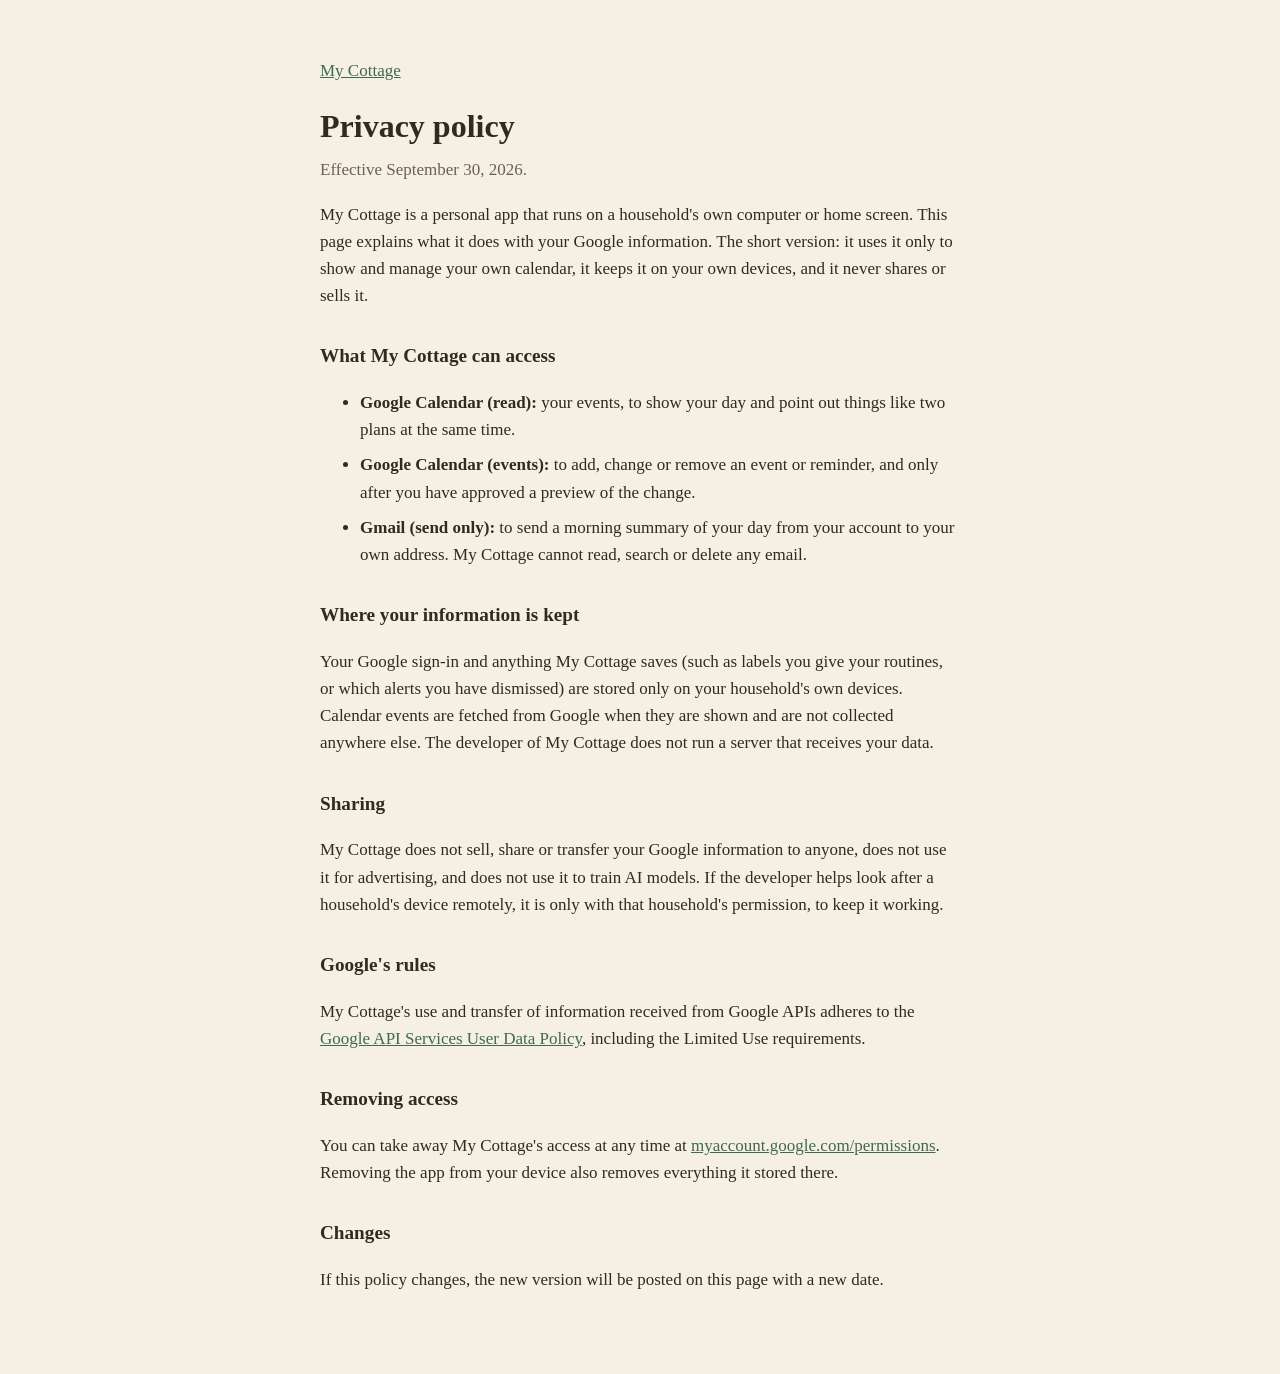
==== privacy.html @ f87a26a1 "Add files via upload" ====
<!doctype html>
<html lang="en">
<head>
<meta charset="utf-8">
<meta name="viewport" content="width=device-width, initial-scale=1">
<title>My Cottage privacy policy</title>
<link rel="stylesheet" href="style.css">
</head>
<body>
<main>
  <p><a href="index.html">My Cottage</a></p>
  <h1>Privacy policy</h1>
  <p class="lede">Effective September 30, 2026.</p>

  <p>My Cottage is a personal app that runs on a household's own computer or
  home screen. This page explains what it does with your Google information.
  The short version: it uses it only to show and manage your own calendar,
  it keeps it on your own devices, and it never shares or sells it.</p>

  <h2>What My Cottage can access</h2>
  <ul>
    <li><strong>Google Calendar (read):</strong> your events, to show your day
      and point out things like two plans at the same time.</li>
    <li><strong>Google Calendar (events):</strong> to add, change or remove an
      event or reminder, and only after you have approved a preview of the
      change.</li>
    <li><strong>Gmail (send only):</strong> to send a morning summary of your
      day from your account to your own address. My Cottage cannot read,
      search or delete any email.</li>
  </ul>

  <h2>Where your information is kept</h2>
  <p>Your Google sign-in and anything My Cottage saves (such as labels you give
  your routines, or which alerts you have dismissed) are stored only on your
  household's own devices. Calendar events are fetched from Google when they
  are shown and are not collected anywhere else. The developer of My Cottage
  does not run a server that receives your data.</p>

  <h2>Sharing</h2>
  <p>My Cottage does not sell, share or transfer your Google information to
  anyone, does not use it for advertising, and does not use it to train AI
  models. If the developer helps look after a household's device remotely, it
  is only with that household's permission, to keep it working.</p>

  <h2>Google's rules</h2>
  <p>My Cottage's use and transfer of information received from Google APIs
  adheres to the
  <a href="https://developers.google.com/terms/api-services-user-data-policy">Google API Services User Data Policy</a>,
  including the Limited Use requirements.</p>

  <h2>Removing access</h2>
  <p>You can take away My Cottage's access at any time at
  <a href="https://myaccount.google.com/permissions">myaccount.google.com/permissions</a>.
  Removing the app from your device also removes everything it stored there.</p>

  <h2>Changes</h2>
  <p>If this policy changes, the new version will be posted on this page with
  a new date.</p>
</main>
</body>
</html>
---- style.css ----
/* Warm linen, like the app. Colours are named once so dark mode can swap them. */
:root {
  --page: #f6f0e4;
  --ink: #2f2a22;
  --muted: #6b6152;
  --link: #3f6b4a;
}
@media (prefers-color-scheme: dark) {
  :root { --page: #1f1c17; --ink: #efe7d8; --muted: #b9ad98; --link: #9cc7a4; }
}
body {
  margin: 0;
  background: var(--page);
  color: var(--ink);
  font: 17px/1.6 Georgia, "Times New Roman", serif;
}
main { max-width: 40rem; margin: 0 auto; padding: 2.5rem 16px 4rem; }
h1 { font-size: 2rem; margin: 0.5rem 0 0.25rem; }
h2 { font-size: 1.2rem; margin-top: 2rem; }
.lede { color: var(--muted); margin-top: 0; }
a { color: var(--link); }
li { margin-bottom: 0.5rem; }
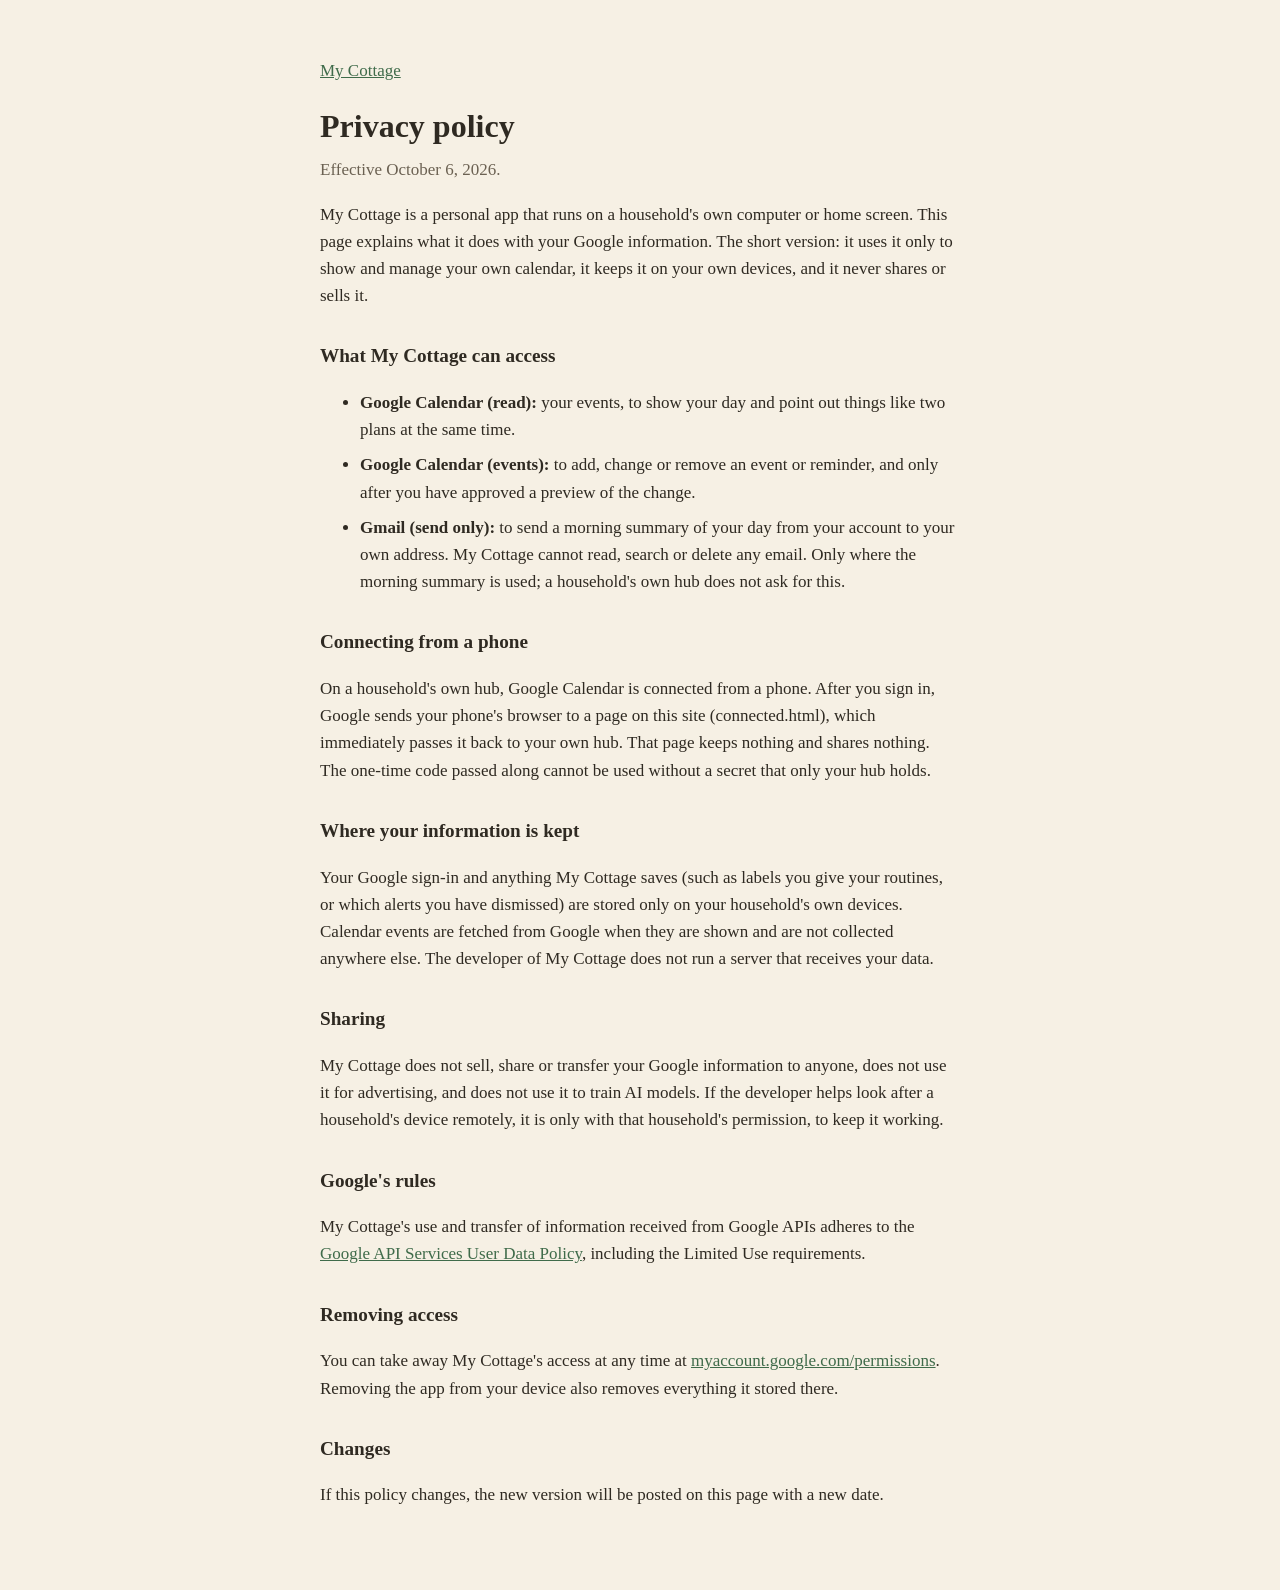
==== commit 9bdf3796: "Add files via upload Connecting a calendar from a phone." ====
--- a/privacy.html
+++ b/privacy.html
@@ -10,7 +10,7 @@
 <main>
   <p><a href="index.html">My Cottage</a></p>
   <h1>Privacy policy</h1>
-  <p class="lede">Effective September 30, 2026.</p>
+  <p class="lede">Effective October 6, 2026.</p>
 
   <p>My Cottage is a personal app that runs on a household's own computer or
   home screen. This page explains what it does with your Google information.
@@ -26,8 +26,16 @@
       change.</li>
     <li><strong>Gmail (send only):</strong> to send a morning summary of your
       day from your account to your own address. My Cottage cannot read,
-      search or delete any email.</li>
+      search or delete any email. Only where the morning summary is used; a
+      household's own hub does not ask for this.</li>
   </ul>
+
+  <h2>Connecting from a phone</h2>
+  <p>On a household's own hub, Google Calendar is connected from a phone. After
+  you sign in, Google sends your phone's browser to a page on this site
+  (connected.html), which immediately passes it back to your own hub. That page
+  keeps nothing and shares nothing. The one-time code passed along cannot be
+  used without a secret that only your hub holds.</p>
 
   <h2>Where your information is kept</h2>
   <p>Your Google sign-in and anything My Cottage saves (such as labels you give
